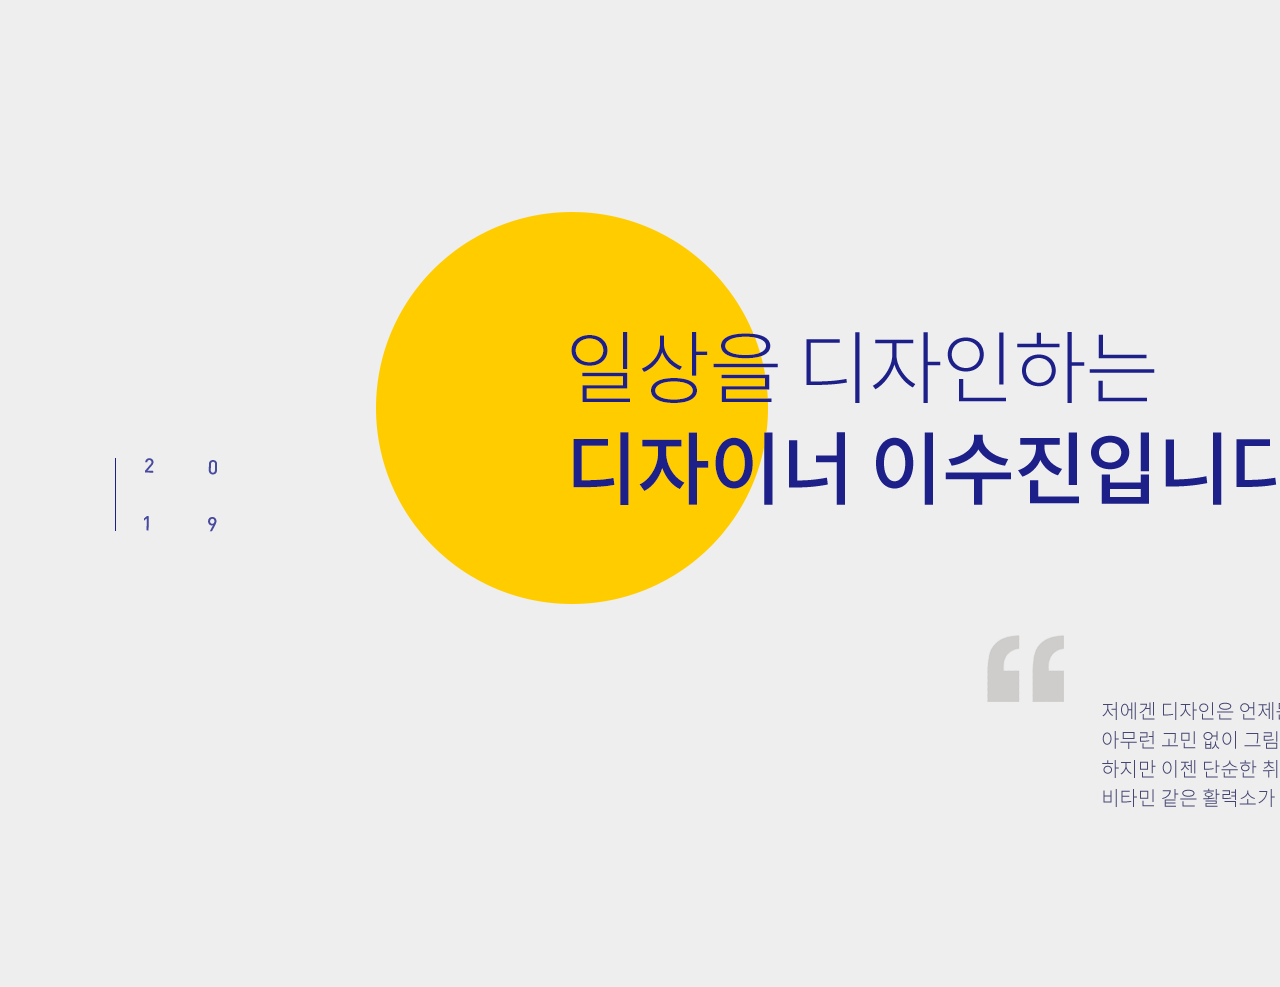
==== design/index.html @ 4b9725f1 "ghgh" ====
<!DOCTYPE html>
<html lang="ko" dir="ltr">

<head>
  <meta charset="utf-8">
  <title>portfolio</title>
  <link rel="stylesheet" href="css/stlye.css">
  </head>

  <body>
    <a>
   <img src="img/png2.png" alt=" ">
   </a>
   </body>
---- design/css/stlye.css ----
body{
  background-color: #eeeeee
}
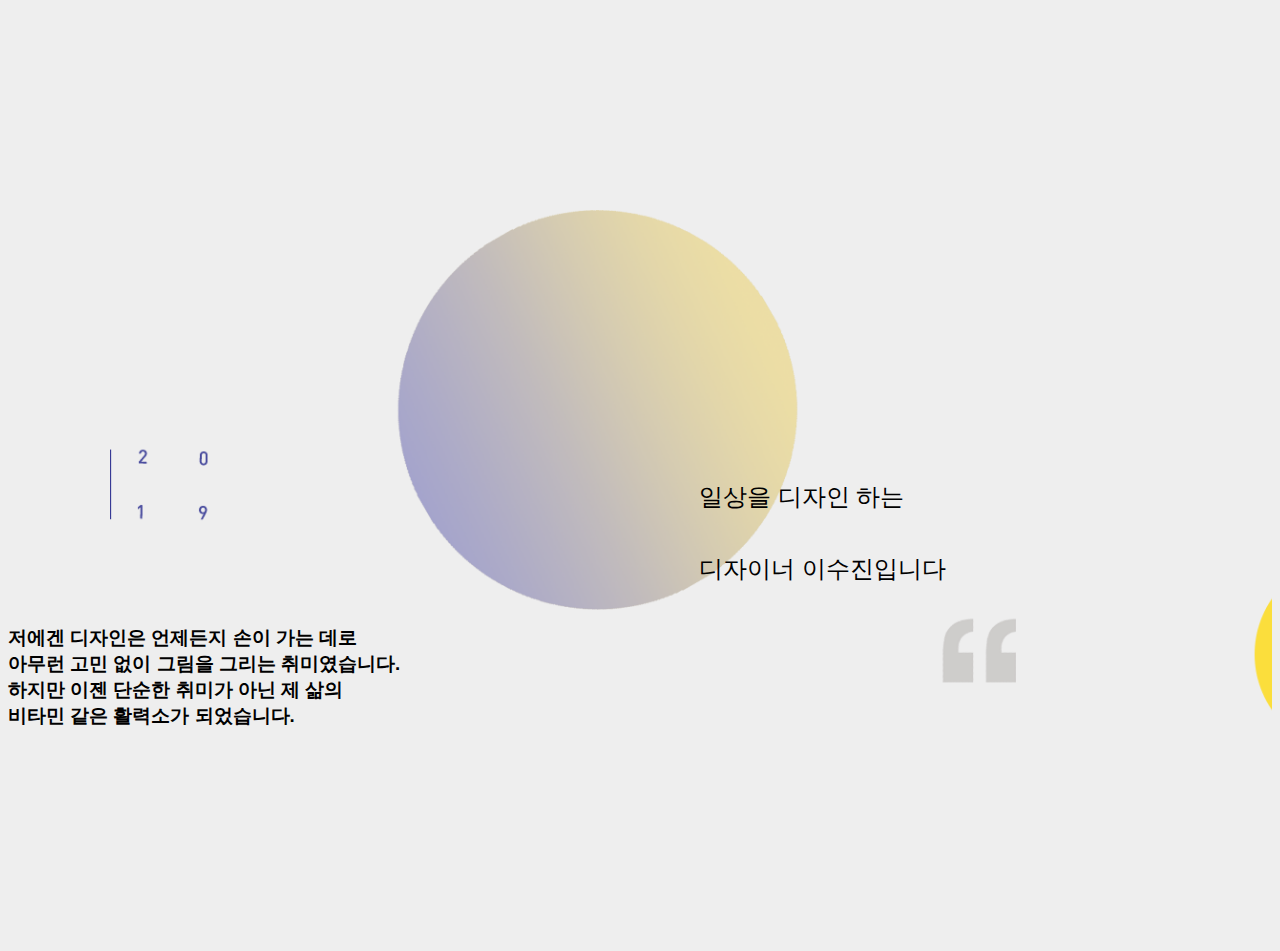
==== commit 64deaf74: "d" ====
--- a/design/index.html
+++ b/design/index.html
@@ -4,11 +4,23 @@
 <head>
   <meta charset="utf-8">
   <title>portfolio</title>
+  <link rel="stylesheet" href="https://cdn.jsdelivr.net/npm/bootstrap@4.5.3/dist/css/bootstrap.min.css" integrity="sha384-TX8t27EcRE3e/ihU7zmQxVncDAy5uIKz4rEkgIXeMed4M0jlfIDPvg6uqKI2xXr2" crossorigin="anonymous">
   <link rel="stylesheet" href="css/stlye.css">
-  </head>
+</head>
 
-  <body>
-    <a>
-   <img src="img/png2.png" alt=" ">
-   </a>
-   </body>
+<body>
+
+  <div class="container-fluid">
+
+    <section class="section1">
+      <h2>일상을 디자인 하는<br>디자이너 이수진입니다</h2>
+      <h3>저에겐 디자인은 언제든지 손이 가는 데로<br>아무런 고민 없이 그림을 그리는 취미였습니다. <br>하지만 이젠 단순한 취미가 아닌 제 삶의 <br>
+        비타민 같은 활력소가 되었습니다.</h3>
+    </section>
+
+
+  </section>
+  </div>
+
+
+</body>
--- a/design/css/stlye.css
+++ b/design/css/stlye.css
@@ -1,3 +1,35 @@
-body{
-  background-color: #eeeeee
+body {
+  background-color: #eeeeee;
+  font-family: 'Noto Sans KR', sans-serif;
 }
+
+.title {
+  position: absolute;
+  top: -20px;
+}
+
+.box:before {
+  content: '';
+  background-color: #f5f5f5;
+}
+
+.section1 {
+  background-image: url(../img/5.png);
+  background-size: cover;
+  height: 923px;
+}
+
+.section1 h2 {
+  padding-top: 441px;
+  padding-left: 691px;
+  font-weight: 400;
+  line-height: 3.0;
+}
+
+.section2 h2 {
+  padding-top: -80px;
+  padding-left: 1087px;
+  font-size: 8px;
+  font-weight: 300;
+  line-height: 1.6;
+}
